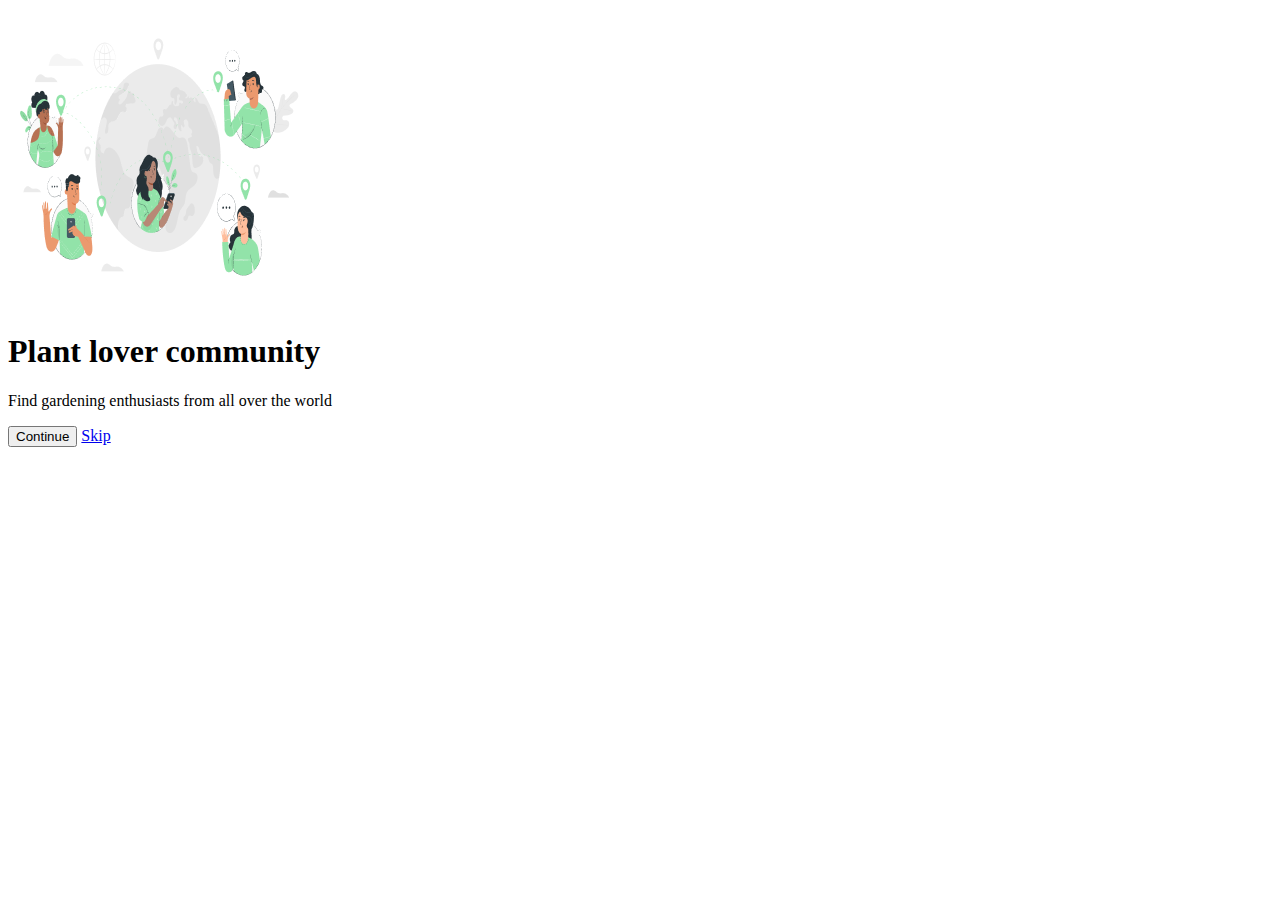
==== index.html @ e0c24329 "first commit" ====
<!DOCTYPE html>
<html lang="en">
<head>
    <meta charset="UTF-8">
    <meta http-equiv="X-UA-Compatible" content="IE=edge">
    <meta name="viewport" content="width=device-width, initial-scale=1.0">
    <title>Home</title>
</head>
<body>
    <main  class="card">
        <div class="image">
            <img src="./style/images/page-1-community.png" alt="Digital and global connected community">
        </div>

        <div class="text">
            <h1> Plant lover community</h1>
            <P>Find gardening enthusiasts from all over the world</P>            
        </div>

        <div class="table">
            <a href="index.html" class="active-page"> </a> 
            <a href="page2.html" class="page"></a> 
            <a href="page3.html" class="page"></a> 
        </div>

        <a href="page2.html" class="button"><button>Continue</button></a>
        
        <a href="page3.html" class="skip">Skip</a>
        <! -- continue button takes you to the next page, the skip button takes you to the final page -->
    </main>
</body>
</html>
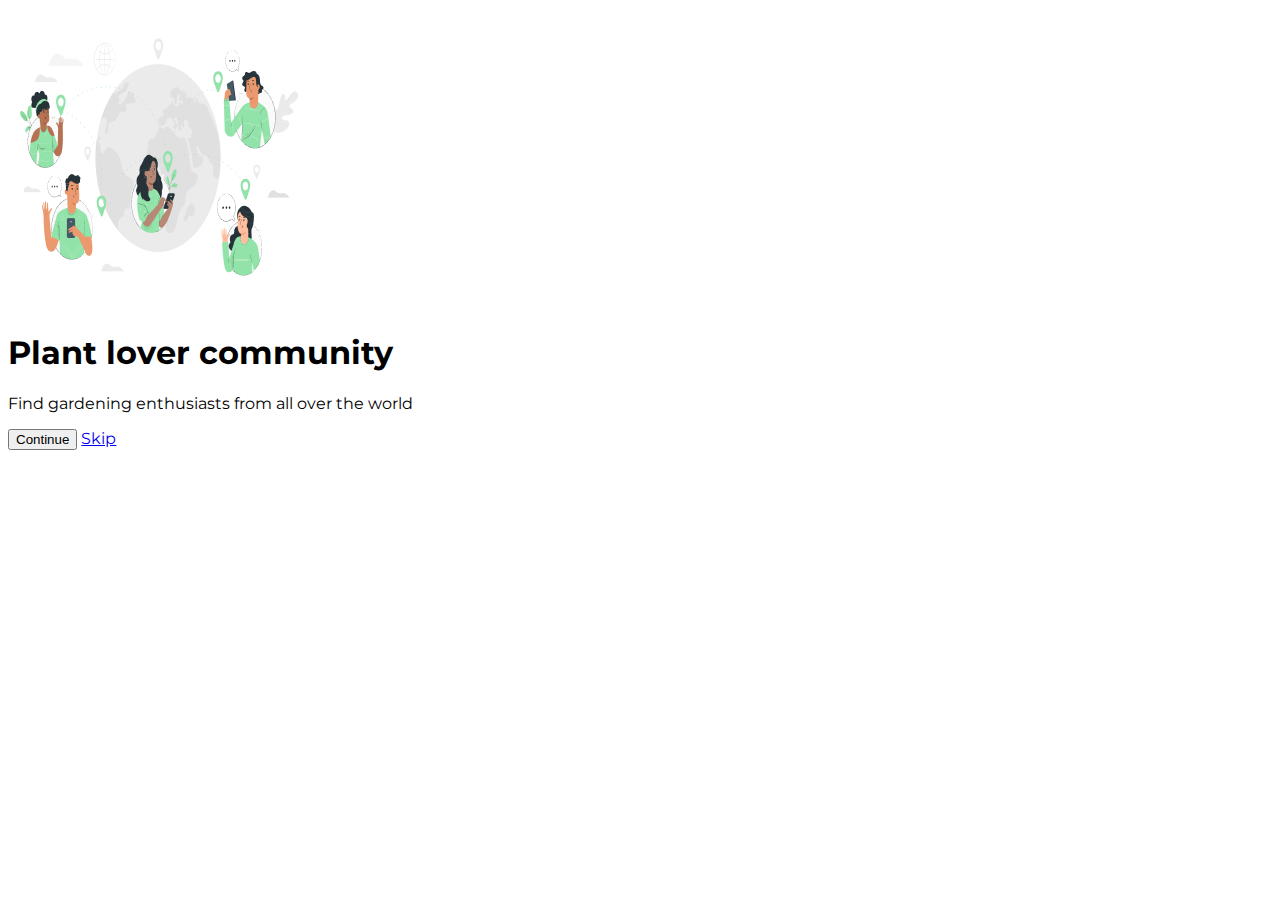
==== commit aa160f89: "Inicial css and font" ====
--- a/index.html
+++ b/index.html
@@ -1,32 +1,40 @@
 <!DOCTYPE html>
 <html lang="en">
-<head>
-    <meta charset="UTF-8">
-    <meta http-equiv="X-UA-Compatible" content="IE=edge">
-    <meta name="viewport" content="width=device-width, initial-scale=1.0">
-    <title>Home</title>
-</head>
-<body>
-    <main  class="card">
-        <div class="image">
-            <img src="./style/images/page-1-community.png" alt="Digital and global connected community">
-        </div>
+    <head>
+        <meta charset="UTF-8">
+        <meta http-equiv="X-UA-Compatible" content="IE=edge">
+        <meta name="viewport" content="width=device-width, initial-scale=1.0">
+        <link rel="preconnect" href="https://fonts.googleapis.com">
+        <link rel="preconnect" href="https://fonts.gstatic.com" crossorigin>
+        <link href="https://fonts.googleapis.com/css2?family=Montserrat&display=swap" rel="stylesheet">
+        <link rel="stylesheet" href="./styles/style.css">
+        <title>Home</title>
+        
+    </head>
+    <body>
+        <main >
+            <div class="card">
+                <div class="image">
+                    <img src="./styles/images/page-1-community.png" alt="Digital and global connected community">
+                </div>
 
-        <div class="text">
-            <h1> Plant lover community</h1>
-            <P>Find gardening enthusiasts from all over the world</P>            
-        </div>
+                <div class="text">
+                    <h1> Plant lover community</h1>
+                    <P>Find gardening enthusiasts from all over the world</P>            
+                </div>
 
-        <div class="table">
-            <a href="index.html" class="active-page"> </a> 
-            <a href="page2.html" class="page"></a> 
-            <a href="page3.html" class="page"></a> 
-        </div>
+                <div class="pages">
+                    <a href="index.html" class="active-page"> </a> 
+                    <a href="page-delivery.html" class="page"></a> 
+                    <a href="page-buy-&-sell.html" class="page"></a> 
+                </div>
 
-        <a href="page2.html" class="button"><button>Continue</button></a>
-        
-        <a href="page3.html" class="skip">Skip</a>
-        <! -- continue button takes you to the next page, the skip button takes you to the final page -->
-    </main>
-</body>
-</html>+            
+                <a href="page-delivery.html" class="button"><button>Continue</button></a>
+                
+                <a href="page-buy-&-sell.html" class="skip">Skip</a>
+                <! -- continue button takes you to the next page, the skip button takes you to the final page -->
+            </div>
+        </main>
+    </body>
+</html>
--- a/styles/style.css
+++ b/styles/style.css
@@ -0,0 +1,8 @@
+body {
+    font-family: 'Montserrat', sans-serif;
+}
+
+main {
+    display: block;
+    height: 775px;
+}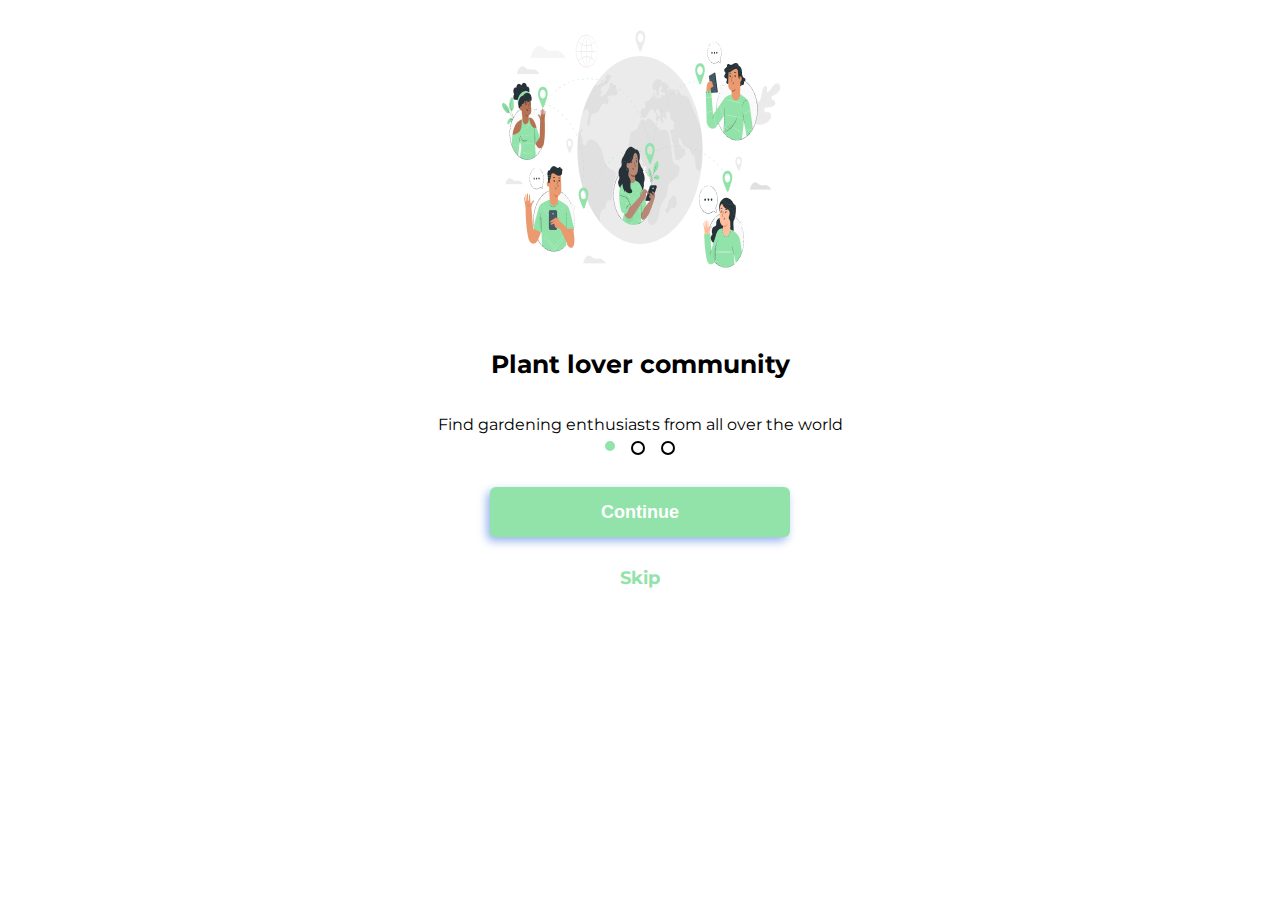
==== commit 8d8d026e: "Css ajusts & adaptive screen" ====
--- a/index.html
+++ b/index.html
@@ -7,6 +7,7 @@
         <link rel="preconnect" href="https://fonts.googleapis.com">
         <link rel="preconnect" href="https://fonts.gstatic.com" crossorigin>
         <link href="https://fonts.googleapis.com/css2?family=Montserrat&display=swap" rel="stylesheet">
+        <link rel="stylesheet" href="./styles/reset.css">
         <link rel="stylesheet" href="./styles/style.css">
         <title>Home</title>
         
@@ -15,7 +16,7 @@
         <main >
             <div class="card">
                 <div class="image">
-                    <img src="./styles/images/page-1-community.png" alt="Digital and global connected community">
+                    <image src="./styles/images/page-1-community.png" alt="Digital and global connected community">
                 </div>
 
                 <div class="text">
@@ -24,7 +25,7 @@
                 </div>
 
                 <div class="pages">
-                    <a href="index.html" class="active-page"> </a> 
+                    <a  href="index.html" class="active-page"> </a> 
                     <a href="page-delivery.html" class="page"></a> 
                     <a href="page-buy-&-sell.html" class="page"></a> 
                 </div>
--- a/styles/style.css
+++ b/styles/style.css
@@ -5,4 +5,125 @@
 main {
     display: block;
     height: 775px;
+}
+
+.card {
+    display: flex;
+    align-items: center;
+    flex-direction: column;
+    margin: 0 auto;
+    width: 920px;
+    height: 775px;
+}
+
+.image image{
+    width: 100%;
+    margin: 50px auto;
+}
+
+.text {
+    margin: 8px auto;
+    text-align: center;
+}
+
+.text h1 {
+    margin: 10% auto;
+    font-size: 25px;
+    font-weight: bold;
+}
+
+.pages {
+    display: flex;
+    gap: 1rem;
+}
+
+.active-page {
+    border: 1px transparent #92a397;
+    background-color: #92E3A9;
+    border-radius: 100%;
+    width: 10px;
+    height: 10px;
+}
+
+.page {
+    border: 2px black solid;
+    border-radius: 100%;
+    width: 10px;
+    height: 10px;
+}
+
+.button button {
+    margin: 32px auto;
+    border: none;
+    width: 300px;
+    height: 50px;
+    color: white;
+    border-radius: 6px;
+    background-color: #92E3A9;
+    font-weight: bold;
+    font-size: 18px;
+    text-align: center; 
+    box-shadow: -3px 4px 10px #93b3eb;
+    cursor: pointer;
+    transition: .6125s;
+}
+
+.button button:hover{
+    background-color: #b1fbc6;
+    box-shadow: 0px 4px 10px #93b3eb;
+}
+
+.skip, .return {
+    text-decoration: none;
+    color: #92E3A9;
+    font-weight: bolder;
+    font-size: 18px;
+}
+
+@media screen and (max-width: 780px) {
+
+    .card{
+        width: 300px;
+    }
+
+    .image {
+        height: 40%;
+        margin: 20% 20% auto;
+    }
+
+    .image image {
+        width: 70%;
+        margin: 40px 50px;
+    }
+
+    .text {
+        margin: 5px auto;
+    }
+
+
+ }
+
+@media screen and (max-width: 480px) {
+    .card {
+        width: 200px;
+    }
+
+    .image {
+        height: 20%;
+        margin: 20% 20% auto;
+    }
+    
+    .image image {
+        width: 80%;
+        margin: 20px 30px;
+    }
+
+    .text {
+        height: 30%;
+        margin: 20px;
+    }
+
+    .button button {
+        width: 200px;
+    }
 }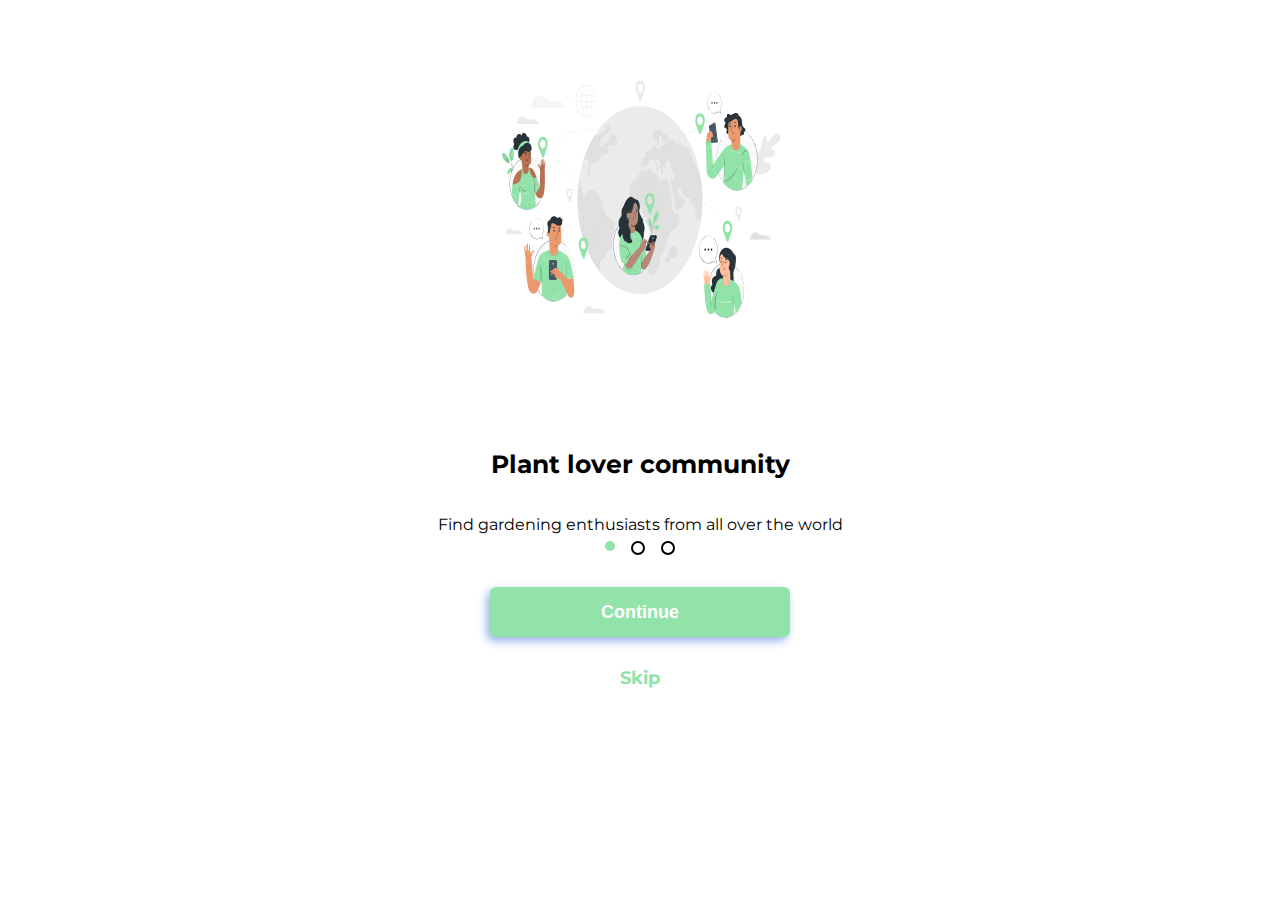
==== commit 9cb1c7ef: "Fix ( read  comments )" ====
--- a/index.html
+++ b/index.html
@@ -16,7 +16,7 @@
         <main >
             <div class="card">
                 <div class="image">
-                    <image src="./styles/images/page-1-community.png" alt="Digital and global connected community">
+                    <img src="./styles/images/community.svg" alt="Digital and global connected community">
                 </div>
 
                 <div class="text">
--- a/styles/style.css
+++ b/styles/style.css
@@ -16,7 +16,7 @@
     height: 775px;
 }
 
-.image image{
+.image img{
     width: 100%;
     margin: 50px auto;
 }
@@ -83,12 +83,11 @@
 @media screen and (max-width: 780px) {
 
     .card{
-        width: 300px;
+        width: 400px;
     }
 
     .image {
-        height: 40%;
-        margin: 20% 20% auto;
+        margin: 0 0 auto;
     }
 
     .image image {
@@ -105,17 +104,17 @@
 
 @media screen and (max-width: 480px) {
     .card {
-        width: 200px;
+        width: 350px;
     }
 
-    .image {
+   .image {
+        margin-top: 10%;
         height: 20%;
-        margin: 20% 20% auto;
     }
     
-    .image image {
-        width: 80%;
-        margin: 20px 30px;
+    .image img {
+        width: 100%;
+        margin: 2px 3px;
     }
 
     .text {
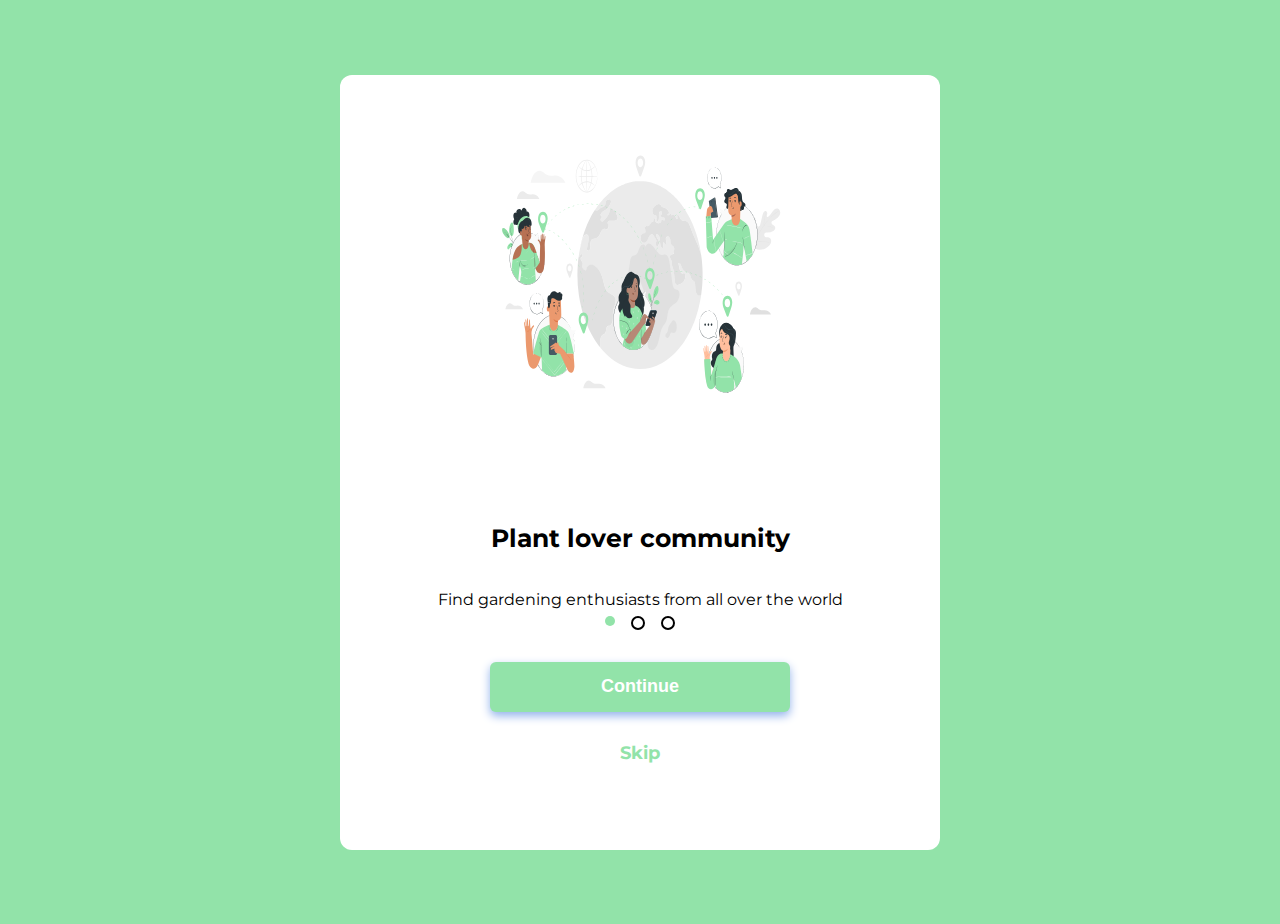
==== commit 87c9bd3e: "tela alternative com ajuste em flex" ====
--- a/index.html
+++ b/index.html
@@ -7,7 +7,6 @@
         <link rel="preconnect" href="https://fonts.googleapis.com">
         <link rel="preconnect" href="https://fonts.gstatic.com" crossorigin>
         <link href="https://fonts.googleapis.com/css2?family=Montserrat&display=swap" rel="stylesheet">
-        <link rel="stylesheet" href="./styles/reset.css">
         <link rel="stylesheet" href="./styles/style.css">
         <title>Home</title>
         
--- a/styles/style.css
+++ b/styles/style.css
@@ -1,19 +1,27 @@
+@import url('./reset.css');
+
 body {
     font-family: 'Montserrat', sans-serif;
 }
 
 main {
-    display: block;
-    height: 775px;
+    height: 100vh;
+    display:flex;
+    justify-content: center;
+    align-items: center;
+    padding: 12px;
+    background: #92E3A9;
 }
 
 .card {
+    background: white;
     display: flex;
     align-items: center;
     flex-direction: column;
-    margin: 0 auto;
-    width: 920px;
+    max-width: 600px;
+    width: 100%;
     height: 775px;
+    border-radius: 12px;
 }
 
 .image img{
@@ -63,14 +71,14 @@
     font-weight: bold;
     font-size: 18px;
     text-align: center; 
-    box-shadow: -3px 4px 10px #93b3eb;
+    box-shadow: 0px 4px 10px #93b3eb;
     cursor: pointer;
     transition: .6125s;
 }
 
 .button button:hover{
     background-color: #b1fbc6;
-    box-shadow: 0px 4px 10px #93b3eb;
+    box-shadow: none;    
 }
 
 .skip, .return {
